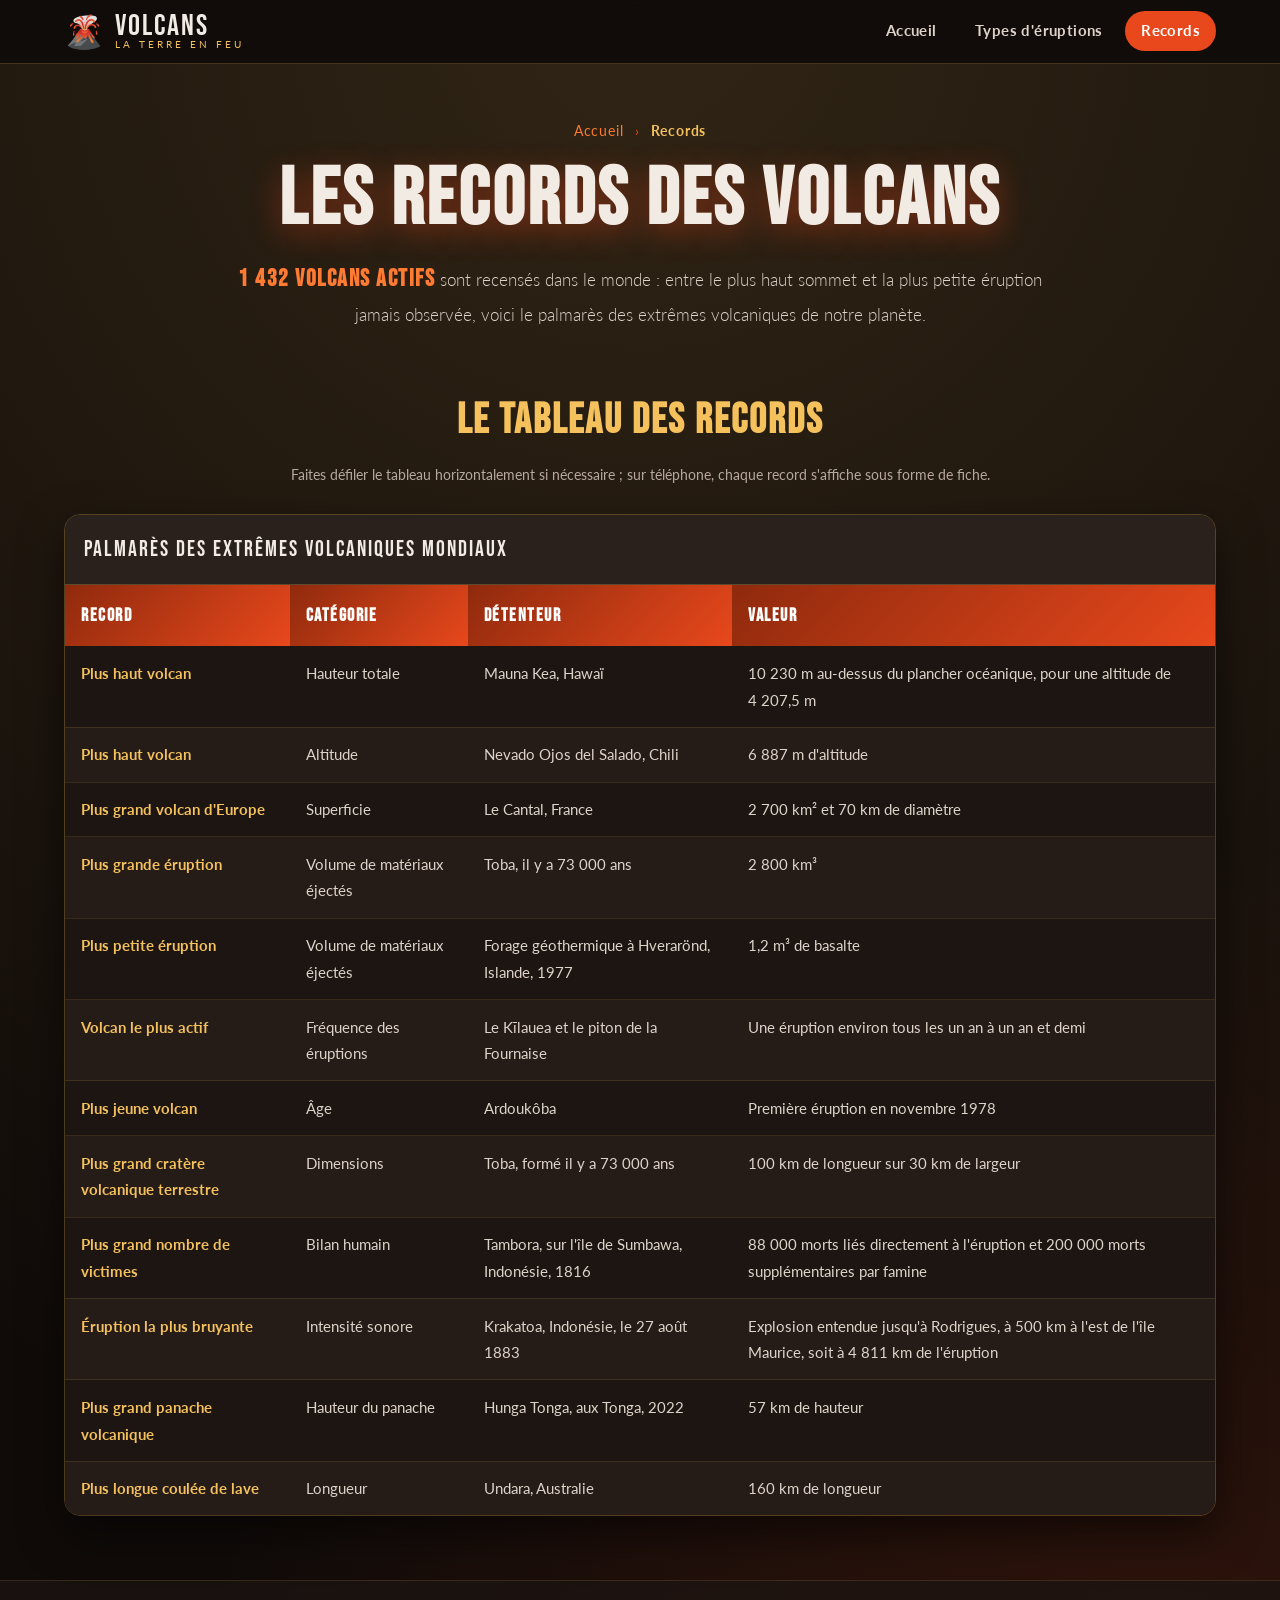
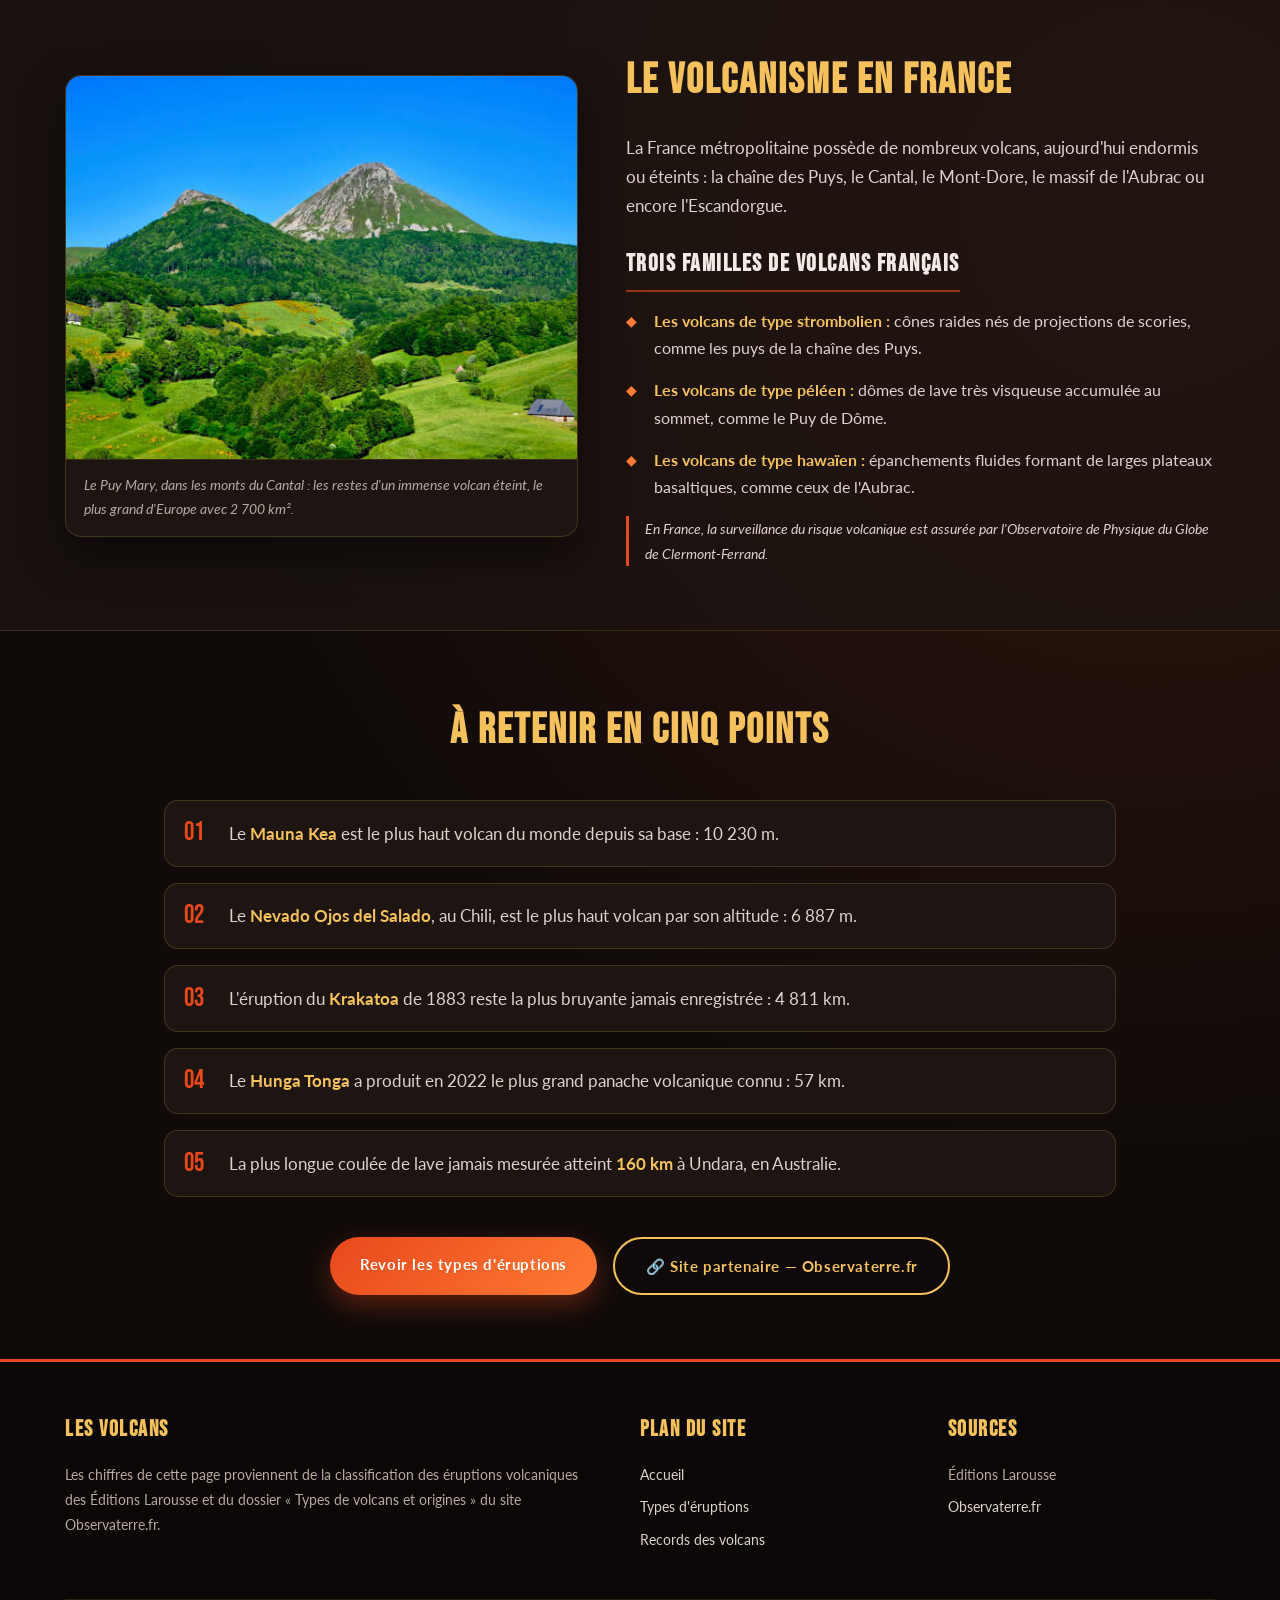
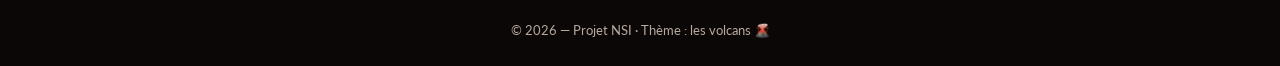
==== records.html @ 727db97d "Site HTML/CSS sur les volcans : accueil, types d'éruptions, records - 3 pages HTML (index.html, type" ====
<!DOCTYPE html>
<html lang="fr">
<head>
    <meta charset="utf-8">
    <meta name="viewport" content="width=device-width, initial-scale=1.0">
    <meta name="description" content="Les records des volcans : le plus haut, le plus actif, la plus grande éruption, le plus grand panache et bien d'autres records volcaniques mondiaux.">
    <meta name="author" content="Projet NSI - HTML / CSS">
    <title>Les Volcans — Records</title>
    <link rel="icon" href="data:image/svg+xml,<svg xmlns=%22http://www.w3.org/2000/svg%22 viewBox=%220 0 100 100%22><text y=%22.9em%22 font-size=%2290%22>🌋</text></svg>">
    <link rel="preconnect" href="https://fonts.googleapis.com">
    <link rel="preconnect" href="https://fonts.gstatic.com" crossorigin>
    <link href="https://fonts.googleapis.com/css2?family=Bebas+Neue&family=Lato:ital,wght@0,300;0,400;0,700;1,400&display=swap" rel="stylesheet">
    <link rel="stylesheet" href="style_records.css">
</head>
<body>

    <!-- ============ EN-TÊTE ET MENU ============ -->
    <header class="entete">
        <div class="entete__conteneur">
            <a class="logo" href="index.html">
                <span class="logo__icone">🌋</span>
                <span class="logo__texte">Volcans<small>La Terre en feu</small></span>
            </a>
            <nav class="menu" aria-label="Navigation principale">
                <ul class="menu__liste">
                    <li><a class="menu__lien" href="index.html">Accueil</a></li>
                    <li><a class="menu__lien" href="types.html">Types d'éruptions</a></li>
                    <li><a class="menu__lien menu__lien--actif" href="records.html">Records</a></li>
                </ul>
            </nav>
        </div>
    </header>

    <main>

        <!-- ============ TITRE DE PAGE ============ -->
        <section class="ouverture">
            <p class="fil" aria-label="Fil d'Ariane">
                <a href="index.html">Accueil</a> <span>›</span> <strong>Records</strong>
            </p>
            <h1 class="ouverture__titre">Les records des volcans</h1>
            <p class="ouverture__chapeau">
                <strong>1&nbsp;432 volcans actifs</strong> sont recensés dans le monde&nbsp;: entre le
                plus haut sommet et la plus petite éruption jamais observée, voici le palmarès
                des extrêmes volcaniques de notre planète.
            </p>
        </section>

        <!-- ============ TABLEAU DES RECORDS ============ -->
        <section class="section-tableau">
            <div class="section-tableau__entete">
                <h2 class="titre-section">Le tableau des records</h2>
                <p class="section-tableau__note">
                    Faites défiler le tableau horizontalement si nécessaire&nbsp;; sur téléphone,
                    chaque record s'affiche sous forme de fiche.
                </p>
            </div>

            <div class="tableau-cadre">
                <table class="tableau-records">
                    <caption>Palmarès des extrêmes volcaniques mondiaux</caption>
                    <thead>
                        <tr>
                            <th scope="col">Record</th>
                            <th scope="col">Catégorie</th>
                            <th scope="col">Détenteur</th>
                            <th scope="col">Valeur</th>
                        </tr>
                    </thead>
                    <tbody>
                        <tr>
                            <th scope="row" data-label="Record">Plus haut volcan</th>
                            <td data-label="Catégorie">Hauteur totale</td>
                            <td data-label="Détenteur">Mauna Kea, Hawaï</td>
                            <td data-label="Valeur">10&nbsp;230&nbsp;m au-dessus du plancher océanique,
                                pour une altitude de 4&nbsp;207,5&nbsp;m</td>
                        </tr>
                        <tr>
                            <th scope="row" data-label="Record">Plus haut volcan</th>
                            <td data-label="Catégorie">Altitude</td>
                            <td data-label="Détenteur">Nevado Ojos del Salado, Chili</td>
                            <td data-label="Valeur">6&nbsp;887&nbsp;m d'altitude</td>
                        </tr>
                        <tr>
                            <th scope="row" data-label="Record">Plus grand volcan d'Europe</th>
                            <td data-label="Catégorie">Superficie</td>
                            <td data-label="Détenteur">Le Cantal, France</td>
                            <td data-label="Valeur">2&nbsp;700&nbsp;km² et 70&nbsp;km de diamètre</td>
                        </tr>
                        <tr>
                            <th scope="row" data-label="Record">Plus grande éruption</th>
                            <td data-label="Catégorie">Volume de matériaux éjectés</td>
                            <td data-label="Détenteur">Toba, il y a 73&nbsp;000 ans</td>
                            <td data-label="Valeur">2&nbsp;800&nbsp;km³</td>
                        </tr>
                        <tr>
                            <th scope="row" data-label="Record">Plus petite éruption</th>
                            <td data-label="Catégorie">Volume de matériaux éjectés</td>
                            <td data-label="Détenteur">Forage géothermique à Hverarönd, Islande, 1977</td>
                            <td data-label="Valeur">1,2&nbsp;m³ de basalte</td>
                        </tr>
                        <tr>
                            <th scope="row" data-label="Record">Volcan le plus actif</th>
                            <td data-label="Catégorie">Fréquence des éruptions</td>
                            <td data-label="Détenteur">Le Kīlauea et le piton de la Fournaise</td>
                            <td data-label="Valeur">Une éruption environ tous les un an à un an et demi</td>
                        </tr>
                        <tr>
                            <th scope="row" data-label="Record">Plus jeune volcan</th>
                            <td data-label="Catégorie">Âge</td>
                            <td data-label="Détenteur">Ardoukôba</td>
                            <td data-label="Valeur">Première éruption en novembre 1978</td>
                        </tr>
                        <tr>
                            <th scope="row" data-label="Record">Plus grand cratère volcanique terrestre</th>
                            <td data-label="Catégorie">Dimensions</td>
                            <td data-label="Détenteur">Toba, formé il y a 73&nbsp;000 ans</td>
                            <td data-label="Valeur">100&nbsp;km de longueur sur 30&nbsp;km de largeur</td>
                        </tr>
                        <tr>
                            <th scope="row" data-label="Record">Plus grand nombre de victimes</th>
                            <td data-label="Catégorie">Bilan humain</td>
                            <td data-label="Détenteur">Tambora, sur l'île de Sumbawa, Indonésie, 1816</td>
                            <td data-label="Valeur">88&nbsp;000 morts liés directement à l'éruption et
                                200&nbsp;000 morts supplémentaires par famine</td>
                        </tr>
                        <tr>
                            <th scope="row" data-label="Record">Éruption la plus bruyante</th>
                            <td data-label="Catégorie">Intensité sonore</td>
                            <td data-label="Détenteur">Krakatoa, Indonésie, le 27 août 1883</td>
                            <td data-label="Valeur">Explosion entendue jusqu'à Rodrigues, à 500&nbsp;km à
                                l'est de l'île Maurice, soit à 4&nbsp;811&nbsp;km de l'éruption</td>
                        </tr>
                        <tr>
                            <th scope="row" data-label="Record">Plus grand panache volcanique</th>
                            <td data-label="Catégorie">Hauteur du panache</td>
                            <td data-label="Détenteur">Hunga Tonga, aux Tonga, 2022</td>
                            <td data-label="Valeur">57&nbsp;km de hauteur</td>
                        </tr>
                        <tr>
                            <th scope="row" data-label="Record">Plus longue coulée de lave</th>
                            <td data-label="Catégorie">Longueur</td>
                            <td data-label="Détenteur">Undara, Australie</td>
                            <td data-label="Valeur">160&nbsp;km de longueur</td>
                        </tr>
                    </tbody>
                </table>
            </div>
        </section>

        <!-- ============ FOCUS FRANCE (IMAGE + LISTE) ============ -->
        <section class="focus">
            <div class="focus__conteneur">
                <figure class="focus__figure">
                    <img src="images/puy-mary-cantal.jpg"
                         alt="Sentier de randonnée gravissant le Puy Mary, dans les monts du Cantal en Auvergne">
                    <figcaption>
                        Le Puy Mary, dans les monts du Cantal&nbsp;: les restes d'un immense volcan
                        éteint, le plus grand d'Europe avec 2&nbsp;700&nbsp;km².
                    </figcaption>
                </figure>

                <div class="focus__texte">
                    <h2 class="titre-section">Le volcanisme en France</h2>
                    <p>
                        La France métropolitaine possède de nombreux volcans, aujourd'hui endormis
                        ou éteints&nbsp;: la chaîne des Puys, le Cantal, le Mont-Dore, le massif de
                        l'Aubrac ou encore l'Escandorgue.
                    </p>
                    <h3 class="focus__sous-titre">Trois familles de volcans français</h3>
                    <ul class="liste-montagnes">
                        <li><strong>Les volcans de type strombolien&nbsp;:</strong> cônes raides nés de
                            projections de scories, comme les puys de la chaîne des Puys.</li>
                        <li><strong>Les volcans de type péléen&nbsp;:</strong> dômes de lave très visqueuse
                            accumulée au sommet, comme le Puy de Dôme.</li>
                        <li><strong>Les volcans de type hawaïen&nbsp;:</strong> épanchements fluides formant
                            de larges plateaux basaltiques, comme ceux de l'Aubrac.</li>
                    </ul>
                    <p class="focus__rappel">
                        En France, la surveillance du risque volcanique est assurée par
                        l'Observatoire de Physique du Globe de Clermont-Ferrand.
                    </p>
                </div>
            </div>
        </section>

        <!-- ============ À RETENIR ============ -->
        <section class="aretenir">
            <h2 class="titre-section titre-section--centre">À retenir en cinq points</h2>
            <ul class="aretenir__liste">
                <li>Le <strong>Mauna Kea</strong> est le plus haut volcan du monde depuis sa base&nbsp;: 10&nbsp;230&nbsp;m.</li>
                <li>Le <strong>Nevado Ojos del Salado</strong>, au Chili, est le plus haut volcan par son altitude&nbsp;: 6&nbsp;887&nbsp;m.</li>
                <li>L'éruption du <strong>Krakatoa</strong> de 1883 reste la plus bruyante jamais enregistrée&nbsp;: 4&nbsp;811&nbsp;km.</li>
                <li>Le <strong>Hunga Tonga</strong> a produit en 2022 le plus grand panache volcanique connu&nbsp;: 57&nbsp;km.</li>
                <li>La plus longue coulée de lave jamais mesurée atteint <strong>160&nbsp;km</strong> à Undara, en Australie.</li>
            </ul>

            <div class="aretenir__boutons">
                <a class="bouton bouton--lave" href="types.html">Revoir les types d'éruptions</a>
                <!-- Bouton vers un lien externe -->
                <a class="bouton bouton--contour"
                   href="https://observaterre.fr/risques-telluriques-en-france/risque-volcanique/types-de-volcans-et-origines/"
                   target="_blank"
                   rel="noopener">🔗 Site partenaire — Observaterre.fr</a>
            </div>
        </section>

    </main>

    <!-- ============ PIED DE PAGE ============ -->
    <footer class="pied">
        <div class="pied__conteneur">
            <div class="pied__colonne">
                <h3 class="pied__titre">Les Volcans</h3>
                <p class="pied__texte">
                    Les chiffres de cette page proviennent de la classification des éruptions
                    volcaniques des Éditions Larousse et du dossier «&nbsp;Types de volcans et
                    origines&nbsp;» du site Observaterre.fr.
                </p>
            </div>
            <div class="pied__colonne">
                <h3 class="pied__titre">Plan du site</h3>
                <ul class="pied__liste">
                    <li><a href="index.html">Accueil</a></li>
                    <li><a href="types.html">Types d'éruptions</a></li>
                    <li><a href="records.html">Records des volcans</a></li>
                </ul>
            </div>
            <div class="pied__colonne">
                <h3 class="pied__titre">Sources</h3>
                <ul class="pied__liste">
                    <li>Éditions Larousse</li>
                    <li><a href="https://observaterre.fr/risques-telluriques-en-france/risque-volcanique/types-de-volcans-et-origines/"
                           target="_blank" rel="noopener">Observaterre.fr</a></li>
                </ul>
            </div>
        </div>
        <p class="pied__signature">© 2026 — Projet NSI · Thème : les volcans 🌋</p>
    </footer>

</body>
</html>
---- style_records.css ----
/* ==========================================================================
   LES VOLCANS — Page « Records »
   Feuille de style n°3 : style_records.css
   Polices : « Bebas Neue » pour les titres, « Lato » pour les textes
   ========================================================================== */

/* ---------- 1. Palette et polices ---------- */
:root {
    --noir-volcan:  #100b09;
    --gris-fumee:   #1c1512;
    --gris-cendre:  #2a211c;
    --lave:         #e8481c;
    --braise:       #ff7a33;
    --or-chaud:     #f4c15d;
    --cendre-claire: #ded3c9;
    --texte:        #f2ebe4;
    --texte-doux:   #b8a99e;
    --police-titres: 'Bebas Neue', 'Impact', 'Haettenschweiler', sans-serif;
    --police-textes: 'Lato', 'Segoe UI', 'Helvetica Neue', Arial, sans-serif;
}

/* ---------- 2. Base ---------- */
* {
    margin: 0;
    padding: 0;
    box-sizing: border-box;
}

html {
    scroll-behavior: smooth;
}

body {
    font-family: var(--police-textes);
    font-size: 1.05rem;
    line-height: 1.75;
    color: var(--texte);
    background-color: var(--noir-volcan);
    background-image:
        radial-gradient(circle at 50% 0%, rgba(244, 193, 93, 0.14), transparent 45%),
        radial-gradient(circle at 90% 55%, rgba(232, 72, 28, 0.16), transparent 45%);
    background-repeat: no-repeat;
}

img {
    max-width: 100%;
    height: auto;
    display: block;
}

a {
    color: var(--braise);
    text-decoration: none;
}

a:hover,
a:focus {
    color: var(--or-chaud);
    text-decoration: underline;
}

/* ---------- 3. En-tête et menu ---------- */
.entete {
    position: sticky;
    top: 0;
    z-index: 50;
    background-color: rgba(16, 11, 9, 0.92);
    backdrop-filter: blur(8px);
    border-bottom: 1px solid rgba(244, 193, 93, 0.22);
}

.entete__conteneur {
    max-width: 1200px;
    margin: 0 auto;
    padding: 0.7rem 1.5rem;
    display: flex;
    flex-wrap: wrap;
    align-items: center;
    justify-content: space-between;
    gap: 0.8rem;
}

.logo {
    display: flex;
    align-items: center;
    gap: 0.7rem;
    color: var(--texte);
}

.logo:hover {
    text-decoration: none;
}

.logo__icone {
    font-size: 2rem;
    line-height: 1;
}

.logo__texte {
    font-family: var(--police-titres);
    font-size: 1.9rem;
    letter-spacing: 2px;
    line-height: 0.9;
    display: flex;
    flex-direction: column;
}

.logo__texte small {
    font-family: var(--police-textes);
    font-size: 0.6rem;
    letter-spacing: 3px;
    text-transform: uppercase;
    color: var(--or-chaud);
}

.menu__liste {
    list-style: none;
    display: flex;
    flex-wrap: wrap;
    gap: 0.4rem;
}

.menu__lien {
    display: block;
    padding: 0.45rem 1rem;
    border-radius: 40px;
    color: var(--cendre-claire);
    font-size: 0.92rem;
    font-weight: 700;
    letter-spacing: 0.4px;
    transition: background-color 0.25s, color 0.25s;
}

.menu__lien:hover,
.menu__lien:focus {
    background-color: rgba(232, 72, 28, 0.25);
    color: #fff;
    text-decoration: none;
}

.menu__lien--actif {
    background-color: var(--lave);
    color: #fff;
}

/* ---------- 4. Ouverture de page ---------- */
.ouverture {
    max-width: 900px;
    margin: 0 auto;
    padding: 3.5rem 1.5rem 2rem;
    text-align: center;
}

.fil {
    font-size: 0.85rem;
    letter-spacing: 0.8px;
    color: var(--texte-doux);
    margin-bottom: 1.2rem;
}

.fil span {
    margin: 0 0.4rem;
    color: var(--lave);
}

.fil strong {
    color: var(--or-chaud);
}

.ouverture__titre {
    font-family: var(--police-titres);
    font-size: clamp(2.8rem, 8vw, 5rem);
    line-height: 0.95;
    letter-spacing: 3px;
    text-transform: uppercase;
    color: var(--texte);
    text-shadow: 0 8px 30px rgba(232, 72, 28, 0.45);
}

.ouverture__chapeau {
    margin-top: 1.2rem;
    color: var(--cendre-claire);
    font-weight: 300;
}

.ouverture__chapeau strong {
    font-family: var(--police-titres);
    font-size: 1.5rem;
    letter-spacing: 1.5px;
    color: var(--braise);
}

.titre-section {
    font-family: var(--police-titres);
    font-size: clamp(1.8rem, 4vw, 2.6rem);
    letter-spacing: 2px;
    text-transform: uppercase;
    color: var(--or-chaud);
}

.titre-section--centre {
    text-align: center;
    margin-bottom: 2rem;
}

/* ---------- 5. Tableau des records ---------- */
.section-tableau {
    max-width: 1200px;
    margin: 0 auto;
    padding: 1.5rem 1.5rem 4rem;
}

.section-tableau__entete {
    text-align: center;
    margin-bottom: 1.6rem;
}

.section-tableau__note {
    font-size: 0.85rem;
    color: var(--texte-doux);
    margin-top: 0.4rem;
}

.tableau-cadre {
    overflow-x: auto;
    border: 1px solid rgba(244, 193, 93, 0.25);
    border-radius: 16px;
    box-shadow: 0 18px 44px rgba(0, 0, 0, 0.55);
}

.tableau-records {
    width: 100%;
    min-width: 720px;
    border-collapse: collapse;
    background-color: var(--gris-fumee);
    font-size: 0.95rem;
}

.tableau-records caption {
    caption-side: top;
    padding: 1rem 1.2rem;
    font-family: var(--police-titres);
    font-size: 1.35rem;
    letter-spacing: 2px;
    text-transform: uppercase;
    color: var(--texte);
    background-color: var(--gris-cendre);
    text-align: left;
    border-bottom: 1px solid rgba(244, 193, 93, 0.25);
}

.tableau-records thead th {
    font-family: var(--police-titres);
    font-size: 1.15rem;
    letter-spacing: 1.5px;
    text-transform: uppercase;
    color: #fff;
    background-image: linear-gradient(135deg, #8f2a0d, var(--lave));
    padding: 0.9rem 1rem;
    text-align: left;
    white-space: nowrap;
}

.tableau-records tbody th {
    text-align: left;
    font-weight: 700;
    color: var(--or-chaud);
    padding: 0.85rem 1rem;
    border-bottom: 1px solid rgba(244, 193, 93, 0.12);
    vertical-align: top;
}

.tableau-records tbody td {
    color: var(--cendre-claire);
    padding: 0.85rem 1rem;
    border-bottom: 1px solid rgba(244, 193, 93, 0.12);
    vertical-align: top;
}

.tableau-records tbody tr:nth-child(even) {
    background-color: rgba(42, 33, 28, 0.65);
}

.tableau-records tbody tr:hover {
    background-color: rgba(232, 72, 28, 0.14);
}

.tableau-records tbody tr:last-child th,
.tableau-records tbody tr:last-child td {
    border-bottom: none;
}

/* ---------- 6. Focus France ---------- */
.focus {
    padding: 4rem 1.5rem;
    background-color: rgba(28, 21, 18, 0.7);
    border-top: 1px solid rgba(244, 193, 93, 0.14);
    border-bottom: 1px solid rgba(244, 193, 93, 0.14);
}

.focus__conteneur {
    max-width: 1150px;
    margin: 0 auto;
    display: grid;
    grid-template-columns: 1fr 1.15fr;
    gap: 3rem;
    align-items: center;
}

.focus__figure {
    background-color: var(--gris-fumee);
    border: 1px solid rgba(244, 193, 93, 0.18);
    border-radius: 16px;
    overflow: hidden;
    box-shadow: 0 18px 40px rgba(0, 0, 0, 0.5);
}

.focus__figure img {
    width: 100%;
    aspect-ratio: 4 / 3;
    object-fit: cover;
}

.focus__figure figcaption {
    font-size: 0.85rem;
    font-style: italic;
    color: var(--texte-doux);
    padding: 0.9rem 1.1rem;
    border-top: 1px solid rgba(244, 193, 93, 0.14);
}

.focus__texte p {
    color: var(--cendre-claire);
    margin-top: 0.9rem;
}

.focus__sous-titre {
    font-family: var(--police-titres);
    font-size: 1.5rem;
    letter-spacing: 1.5px;
    text-transform: uppercase;
    color: var(--texte);
    margin-top: 1.4rem;
    padding-bottom: 0.3rem;
    border-bottom: 2px solid rgba(232, 72, 28, 0.6);
    display: inline-block;
}

.liste-montagnes {
    list-style: none;
    margin-top: 1rem;
    display: grid;
    gap: 0.9rem;
}

.liste-montagnes li {
    position: relative;
    padding-left: 1.8rem;
    color: var(--cendre-claire);
    font-size: 0.98rem;
}

.liste-montagnes li::before {
    content: "◆";
    position: absolute;
    left: 0;
    top: 0;
    color: var(--braise);
    font-size: 0.9rem;
}

.liste-montagnes strong {
    color: var(--or-chaud);
}

.focus__rappel {
    font-size: 0.9rem;
    font-style: italic;
    color: var(--texte-doux);
    border-left: 3px solid var(--lave);
    padding-left: 1rem;
}

/* ---------- 7. À retenir ---------- */
.aretenir {
    max-width: 1000px;
    margin: 0 auto;
    padding: 4rem 1.5rem;
}

.aretenir__liste {
    list-style: none;
    counter-reset: point;
    display: grid;
    gap: 1rem;
}

.aretenir__liste li {
    counter-increment: point;
    position: relative;
    padding: 1.1rem 1.3rem 1.1rem 4rem;
    background-color: var(--gris-fumee);
    border: 1px solid rgba(244, 193, 93, 0.18);
    border-radius: 14px;
    color: var(--cendre-claire);
    transition: border-color 0.25s, transform 0.25s;
}

.aretenir__liste li:hover {
    border-color: var(--lave);
    transform: translateX(6px);
}

.aretenir__liste li::before {
    content: counter(point, decimal-leading-zero);
    position: absolute;
    left: 1.2rem;
    top: 50%;
    transform: translateY(-50%);
    font-family: var(--police-titres);
    font-size: 1.6rem;
    color: var(--lave);
}

.aretenir__liste strong {
    color: var(--or-chaud);
}

.aretenir__boutons {
    display: flex;
    flex-wrap: wrap;
    gap: 1rem;
    justify-content: center;
    margin-top: 2.5rem;
}

/* ---------- 8. Boutons ---------- */
.bouton {
    display: inline-block;
    padding: 0.85rem 1.9rem;
    border-radius: 40px;
    font-weight: 700;
    font-size: 0.95rem;
    letter-spacing: 0.6px;
    transition: transform 0.25s, box-shadow 0.25s, background-color 0.25s;
}

.bouton:hover,
.bouton:focus {
    text-decoration: none;
    transform: translateY(-3px);
}

.bouton--lave {
    background-image: linear-gradient(135deg, var(--lave), var(--braise));
    color: #fff;
    box-shadow: 0 10px 26px rgba(232, 72, 28, 0.35);
}

.bouton--lave:hover,
.bouton--lave:focus {
    color: #fff;
    box-shadow: 0 14px 34px rgba(232, 72, 28, 0.55);
}

.bouton--contour {
    border: 2px solid var(--or-chaud);
    color: var(--or-chaud);
    background-color: rgba(16, 11, 9, 0.35);
}

.bouton--contour:hover,
.bouton--contour:focus {
    background-color: var(--or-chaud);
    color: var(--noir-volcan);
}

/* ---------- 9. Pied de page ---------- */
.pied {
    background-color: #0a0706;
    border-top: 3px solid var(--lave);
    padding: 3rem 1.5rem 1.5rem;
}

.pied__conteneur {
    max-width: 1150px;
    margin: 0 auto;
    display: grid;
    grid-template-columns: 2fr 1fr 1fr;
    gap: 2.5rem;
}

.pied__titre {
    font-family: var(--police-titres);
    font-size: 1.4rem;
    letter-spacing: 1.5px;
    text-transform: uppercase;
    color: var(--or-chaud);
    margin-bottom: 0.8rem;
}

.pied__texte,
.pied__liste {
    font-size: 0.9rem;
    color: var(--texte-doux);
}

.pied__liste {
    list-style: none;
}

.pied__liste li {
    margin-bottom: 0.45rem;
}

.pied__liste a {
    color: var(--cendre-claire);
}

.pied__signature {
    max-width: 1150px;
    margin: 2.5rem auto 0;
    padding-top: 1.2rem;
    border-top: 1px solid rgba(244, 193, 93, 0.15);
    text-align: center;
    font-size: 0.82rem;
    color: var(--texte-doux);
}

/* ==========================================================================
   10. RESPONSIVE — le tableau se transforme en fiches sur petit écran
   ========================================================================== */

/* Tablettes : jusqu'à 1024 px */
@media screen and (max-width: 1024px) {
    .focus__conteneur {
        grid-template-columns: 1fr;
        gap: 2rem;
    }

    .pied__conteneur {
        grid-template-columns: 1fr 1fr;
    }
}

/* Téléphones : jusqu'à 780 px — le tableau devient une liste de fiches */
@media screen and (max-width: 780px) {
    body {
        font-size: 1rem;
    }

    .entete__conteneur {
        flex-direction: column;
        justify-content: center;
        text-align: center;
        padding: 0.7rem 1rem;
    }

    .logo__texte {
        font-size: 1.6rem;
    }

    .menu__liste {
        justify-content: center;
    }

    .menu__lien {
        padding: 0.4rem 0.8rem;
        font-size: 0.85rem;
    }

    .ouverture {
        padding: 2.5rem 1.1rem 1.5rem;
    }

    .section-tableau {
        padding: 1rem 1.1rem 3rem;
    }

    .tableau-cadre {
        overflow-x: visible;
        border: none;
        box-shadow: none;
    }

    .tableau-records {
        min-width: 0;
        width: 100%;
        background-color: transparent;
    }

    .tableau-records caption {
        border: 1px solid rgba(244, 193, 93, 0.25);
        border-radius: 12px;
        background-color: var(--gris-cendre);
        font-size: 1.15rem;
        text-align: center;
        margin-bottom: 1rem;
    }

    /* On masque l'en-tête du tableau... */
    .tableau-records thead {
        position: absolute;
        width: 1px;
        height: 1px;
        overflow: hidden;
        clip: rect(0 0 0 0);
        white-space: nowrap;
    }

    /* ... et chaque ligne devient une carte */
    .tableau-records tbody tr {
        display: block;
        background-color: var(--gris-fumee);
        border: 1px solid rgba(244, 193, 93, 0.2);
        border-left: 4px solid var(--lave);
        border-radius: 14px;
        padding: 0.9rem 1.1rem;
        margin-bottom: 1rem;
    }

    .tableau-records tbody tr:nth-child(even),
    .tableau-records tbody tr:hover {
        background-color: var(--gris-fumee);
    }

    .tableau-records tbody th,
    .tableau-records tbody td {
        display: block;
        border: none;
        padding: 0.35rem 0;
    }

    /* L'étiquette de colonne apparaît devant chaque valeur */
    .tableau-records tbody th::before,
    .tableau-records tbody td::before {
        content: attr(data-label);
        display: block;
        font-family: var(--police-titres);
        font-size: 0.85rem;
        letter-spacing: 1.5px;
        text-transform: uppercase;
        color: var(--texte-doux);
    }

    .tableau-records tbody th {
        font-family: var(--police-titres);
        font-size: 1.6rem;
        letter-spacing: 1px;
        text-transform: uppercase;
        color: var(--or-chaud);
        padding-bottom: 0.5rem;
    }

    .focus {
        padding: 3rem 1.1rem;
    }

    .aretenir {
        padding: 3rem 1.1rem;
    }

    .aretenir__boutons {
        flex-direction: column;
        align-items: stretch;
    }

    .bouton {
        text-align: center;
    }

    .pied__conteneur {
        grid-template-columns: 1fr;
        gap: 1.8rem;
        text-align: center;
    }
}
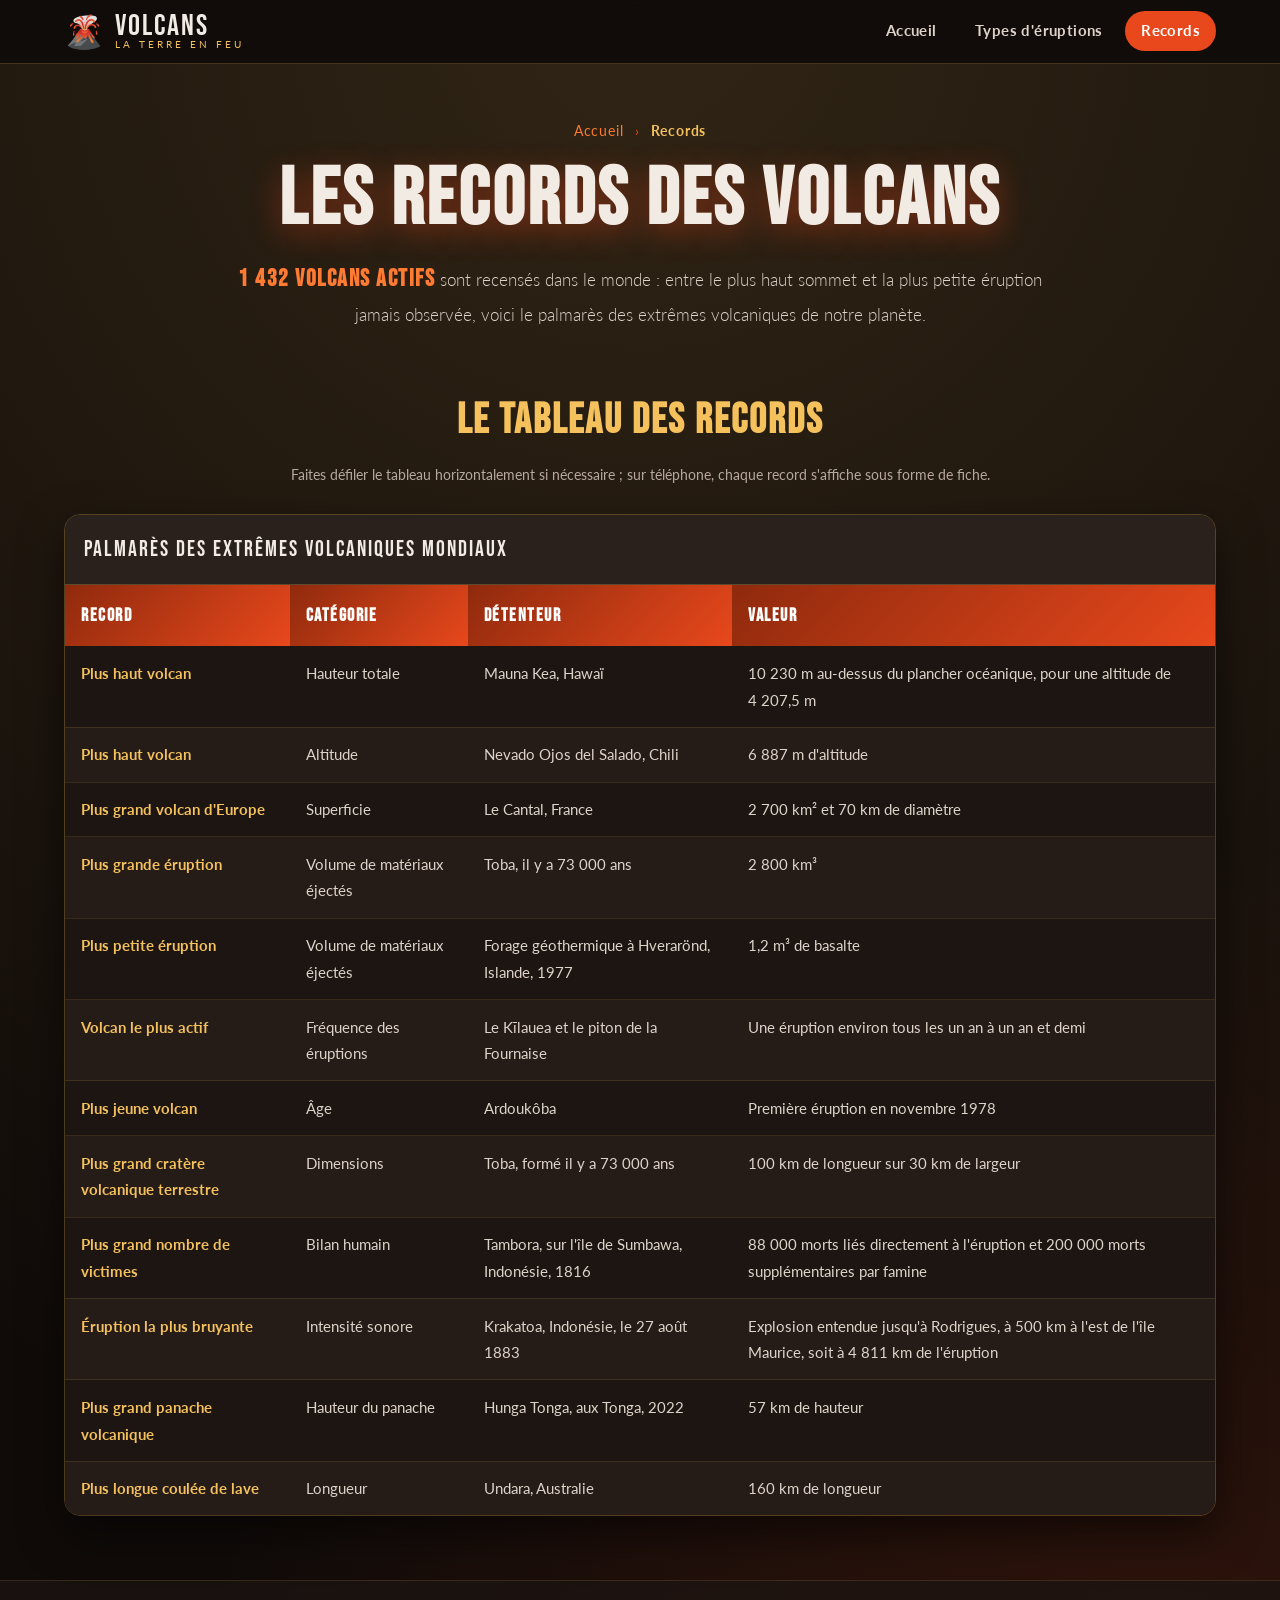
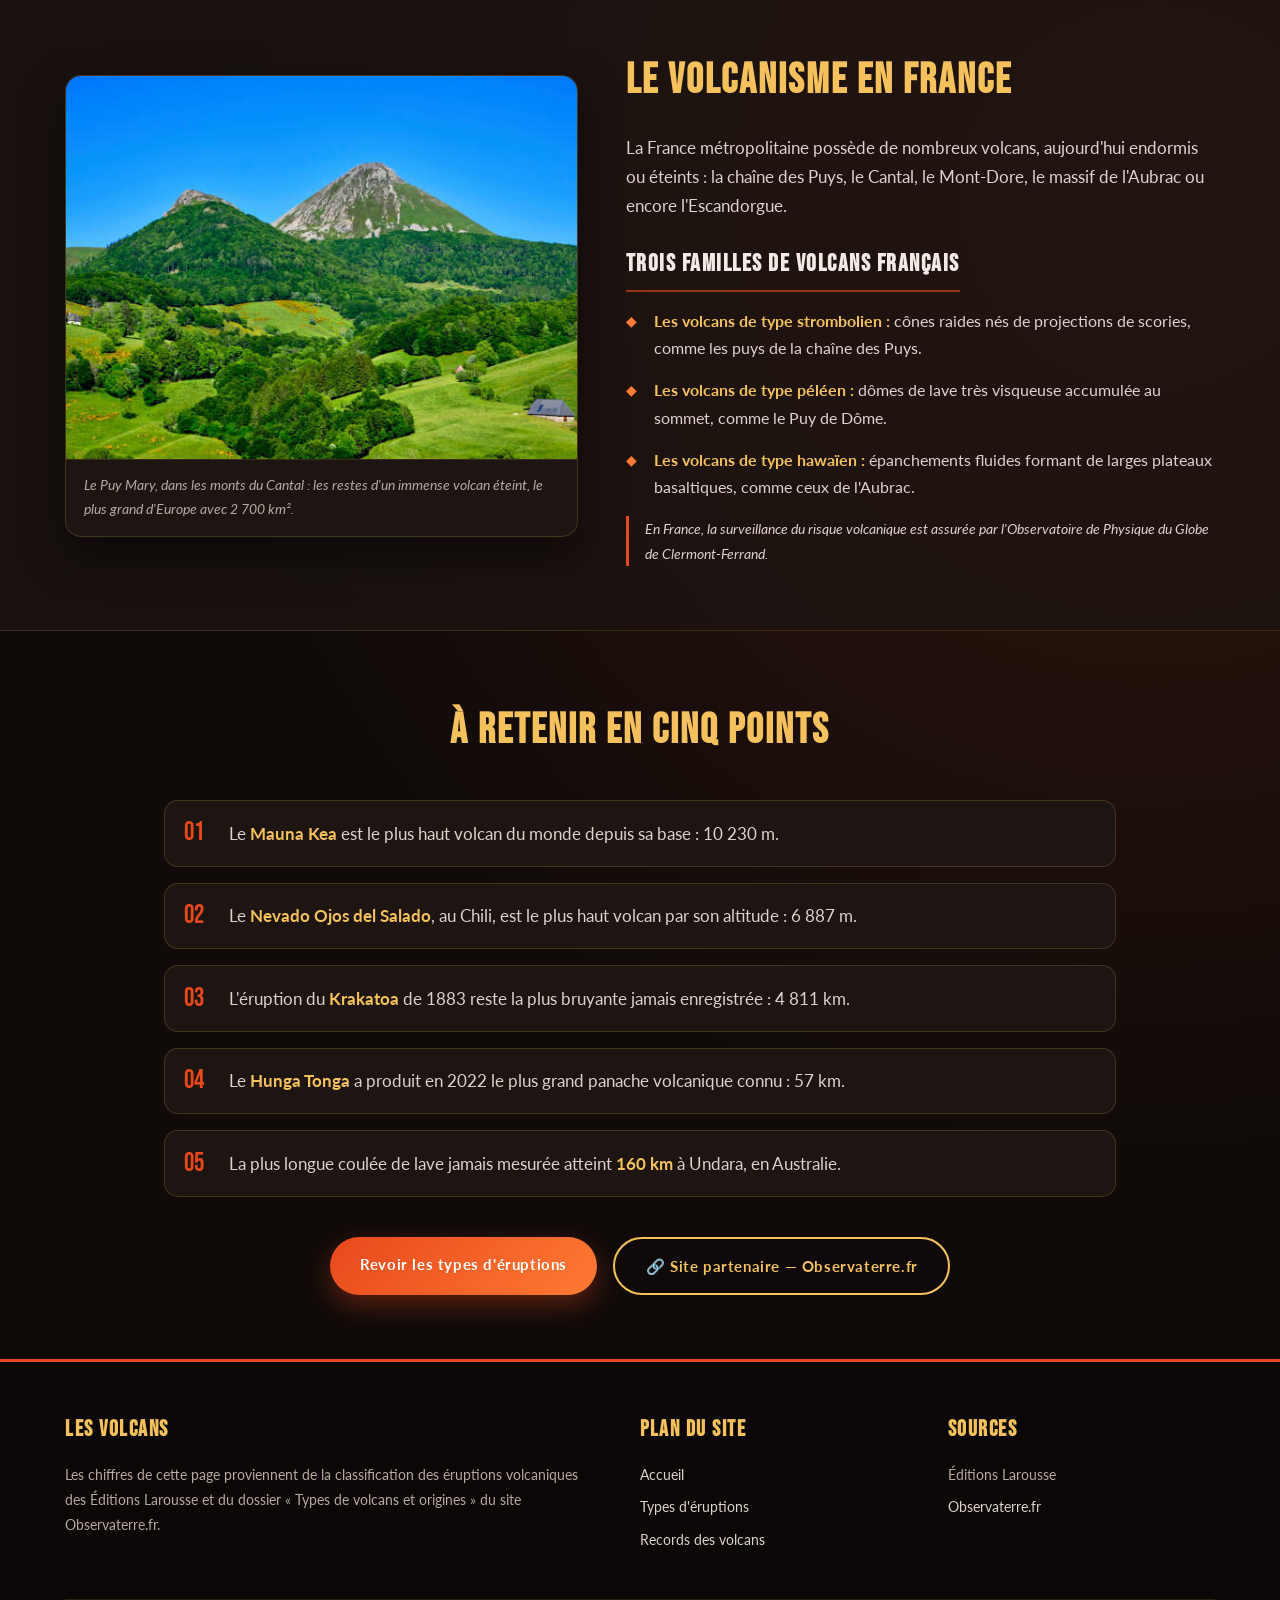
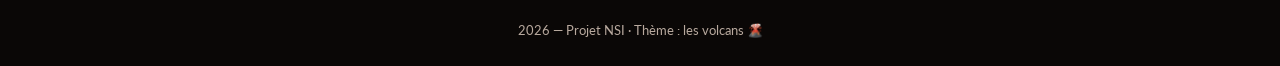
==== commit 4558fbf8: "Remove copyright symbol from footer text" ====
--- a/records.html
+++ b/records.html
@@ -235,7 +235,7 @@
                 </ul>
             </div>
         </div>
-        <p class="pied__signature">© 2026 — Projet NSI · Thème : les volcans 🌋</p>
+        <p class="pied__signature">2026 — Projet NSI · Thème : les volcans 🌋</p>
     </footer>
 
 </body>
